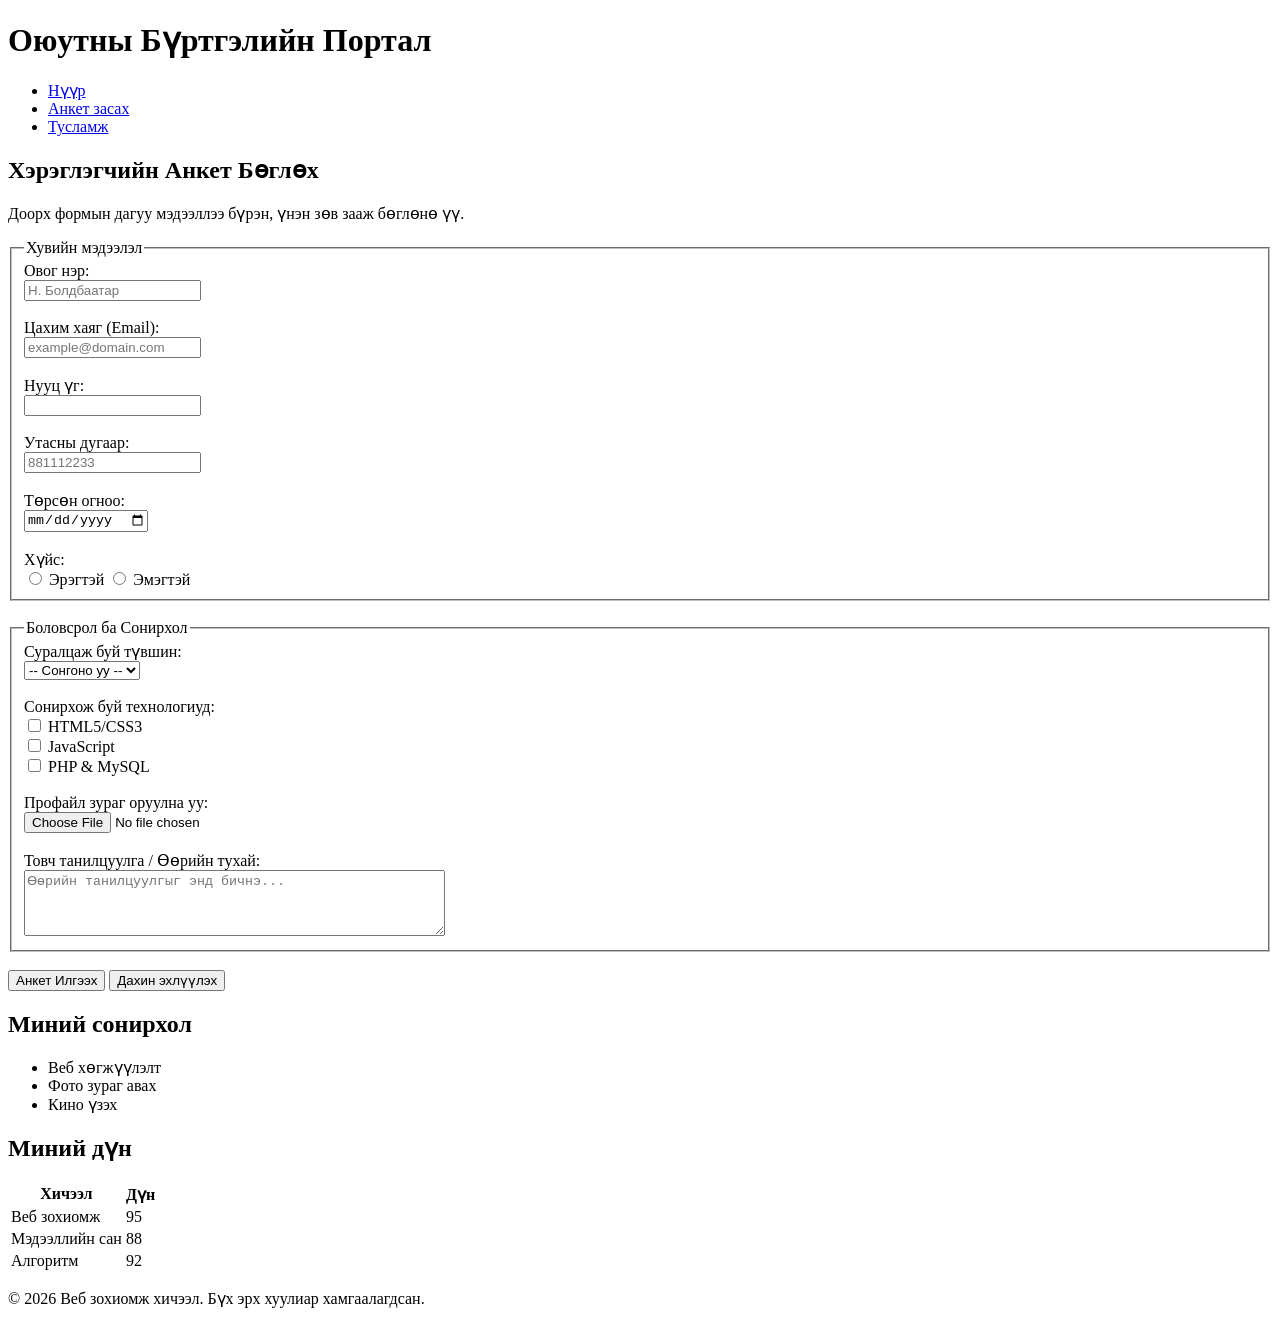
==== index.html @ 2749d9c9 "Rename web lab2.html to index.html for GitHub Pages" ====
<!DOCTYPE html>
<html lang="mn">
<head>
    <meta charset="UTF-8">
    <meta name="viewport" content="width=device-width, initial-scale=1.0">
    <title>Лаборатори 02: Хэрэглэгчийн анкет</title>
</head>
<body>

    <!-- Вэбийн толгой хэсэг -->
    <header>
        <h1>Оюутны Бүртгэлийн Портал</h1>
        <nav>
            <ul>
                <li><a href="../index.html">Нүүр</a></li>
                <li><a href="#">Анкет засах</a></li>
                <li><a href="#">Тусламж</a></li>
            </ul>
        </nav>
    </header>

    <!-- Үндсэн контент -->
    <main>
        <!-- Анкетын хэсэг -->
        <article>
            <section>
                <h2>Хэрэглэгчийн Анкет Бөглөх</h2>
                <p>Доорх формын дагуу мэдээллээ бүрэн, үнэн зөв зааж бөглөнө үү.</p>

                <form action="#" method="POST" enctype="multipart/form-data">
                    <!-- 1-р бүлэг: Хувийн мэдээлэл -->
                    <fieldset>
                        <legend>Хувийн мэдээлэл</legend>
                        
                        <label for="fullname">Овог нэр:</label><br>
                        <input type="text" id="fullname" name="fullname" placeholder="Н. Болдбаатар" required minlength="2"><br><br>

                        <label for="email">Цахим хаяг (Email):</label><br>
                        <input type="email" id="email" name="email" placeholder="example@domain.com" required><br><br>

                        <label for="password">Нууц үг:</label><br>
                        <input type="password" id="password" name="password" required minlength="6"><br><br>

                        <label for="phone">Утасны дугаар:</label><br>
                        <input type="tel" id="phone" name="phone" pattern="[0-9]{8}" placeholder="881112233" required><br><br>

                        <label for="dob">Төрсөн огноо:</label><br>
                        <input type="date" id="dob" name="dob" required><br><br>

                        <label>Хүйс:</label><br>
                        <input type="radio" id="male" name="gender" value="male">
                        <label for="male">Эрэгтэй</label>
                        <input type="radio" id="female" name="gender" value="female">
                        <label for="female">Эмэгтэй</label><br>
                    </fieldset>
                    <br>

                    <!-- 2-р бүлэг: Мэргэжил ба Сургалтын мэдээлэл -->
                    <fieldset>
                        <legend>Боловсрол ба Сонирхол</legend>

                        <label for="degree">Суралцаж буй түвшин:</label><br>
                        <select id="degree" name="degree" required>
                            <option value="">-- Сонгоно уу --</option>
                            <option value="bachelor">Бакалавр</option>
                            <option value="master">Магистр</option>
                            <option value="doctor">Докторант</option>
                        </select><br><br>

                        <label>Сонирхож буй технологиуд:</label><br>
                        <input type="checkbox" id="html" name="skills" value="HTML">
                        <label for="html">HTML5/CSS3</label><br>
                        <input type="checkbox" id="js" name="skills" value="JavaScript">
                        <label for="js">JavaScript</label><br>
                        <input type="checkbox" id="php" name="skills" value="PHP">
                        <label for="php">PHP & MySQL</label><br><br>

                        <label for="avatar">Профайл зураг оруулна уу:</label><br>
                        <input type="file" id="avatar" name="avatar" accept="image/*"><br><br>

                        <label for="bio">Товч танилцуулга / Өөрийн тухай:</label><br>
                        <textarea id="bio" name="bio" rows="4" cols="50" placeholder="Өөрийн танилцуулгыг энд бичнэ..."></textarea><br>
                    </fieldset>
                    <br>

                    <!-- Илгээх ба Арилгах товчлуурууд -->
                    <button type="submit">Анкет Илгээх</button>
                    <button type="reset">Дахин эхлүүлэх</button>
                </form>
            </section>
        </article>

        <!-- Сонирхлын жагсаалт -->
        <section>
            <h2>Миний сонирхол</h2>
            <ul>
                <li>Веб хөгжүүлэлт</li>
                <li>Фото зураг авах</li>
                <li>Кино үзэх</li>
            </ul>
        </section>

        <!-- Дүнгийн хүснэгт -->
        <section>
            <h2>Миний дүн</h2>
            <table>
                <thead>
                    <tr>
                        <th>Хичээл</th>
                        <th>Дүн</th>
                    </tr>
                </thead>
                <tbody>
                    <tr>
                        <td>Веб зохиомж</td>
                        <td>95</td>
                    </tr>
                    <tr>
                        <td>Мэдээллийн сан</td>
                        <td>88</td>
                    </tr>
                    <tr>
                        <td>Алгоритм</td>
                        <td>92</td>
                    </tr>
                </tbody>
            </table>
        </section>
    </main>

    <!-- Хөл хэсэг -->
    <footer>
        <p>&copy; 2026 Веб зохиомж хичээл. Бүх эрх хуулиар хамгаалагдсан.</p>
    </footer>

</body>
</html>
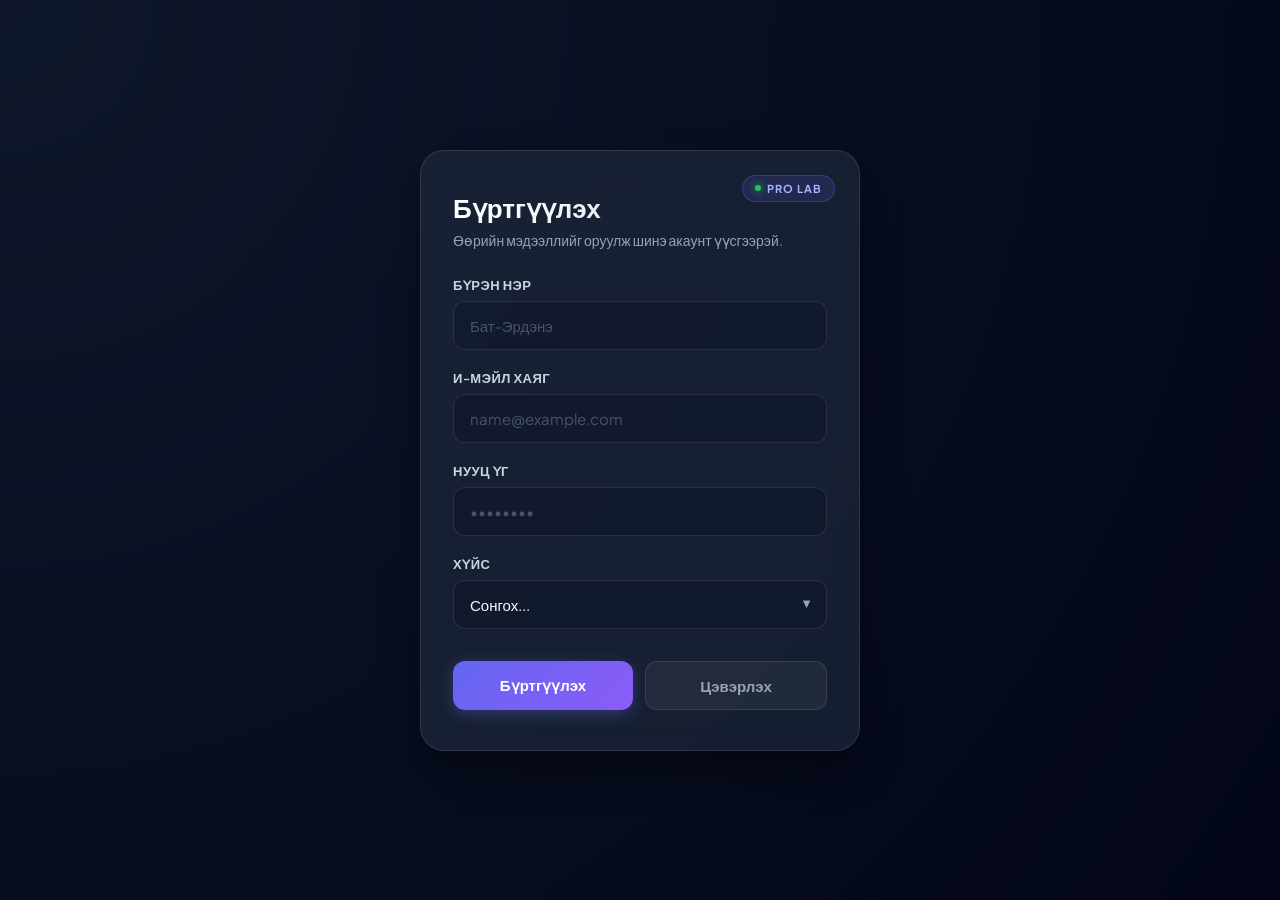
==== commit 3b5d8a5c: "Add Lab 03 HTML and CSS files" ====
--- a/index.html
+++ b/index.html
@@ -1,137 +1,64 @@
 <!DOCTYPE html>
 <html lang="mn">
 <head>
-    <meta charset="UTF-8">
-    <meta name="viewport" content="width=device-width, initial-scale=1.0">
-    <title>Лаборатори 02: Хэрэглэгчийн анкет</title>
+  <meta charset="UTF-8">
+  <meta name="viewport" content="width=device-width, initial-scale=1.0">
+  <title>Лаборатори 03 - Загварлаг Форм</title>
+  
+  <!-- Google Fonts: Plus Jakarta Sans -->
+  <link rel="preconnect" href="https://fonts.googleapis.com">
+  <link rel="preconnect" href="https://fonts.gstatic.com" crossorigin>
+  <link href="https://fonts.googleapis.com/css2?family=Plus+Jakarta+Sans:wght@400;500;600;700&display=swap" rel="stylesheet">
+  
+  <!-- External CSS -->
+  <link rel="stylesheet" href="style.css">
 </head>
 <body>
 
-    <!-- Вэбийн толгой хэсэг -->
-    <header>
-        <h1>Оюутны Бүртгэлийн Портал</h1>
-        <nav>
-            <ul>
-                <li><a href="../index.html">Нүүр</a></li>
-                <li><a href="#">Анкет засах</a></li>
-                <li><a href="#">Тусламж</a></li>
-            </ul>
-        </nav>
-    </header>
+  <div class="form-card">
+    <!-- Position: Absolute жишээ Tooltip/Badge -->
+    <span class="status-badge">
+      <span class="pulse-dot"></span> PRO LAB
+    </span>
 
-    <!-- Үндсэн контент -->
-    <main>
-        <!-- Анкетын хэсэг -->
-        <article>
-            <section>
-                <h2>Хэрэглэгчийн Анкет Бөглөх</h2>
-                <p>Доорх формын дагуу мэдээллээ бүрэн, үнэн зөв зааж бөглөнө үү.</p>
+    <div class="form-header">
+      <h2 class="form-title">Бүртгүүлэх</h2>
+      <p class="form-subtitle">Өөрийн мэдээллийг оруулж шинэ акаунт үүсгээрэй.</p>
+    </div>
+    
+    <form action="#" method="POST" autocomplete="off">
+      <div class="form-group">
+        <label for="fullname" class="form-label">Бүрэн нэр</label>
+        <input type="text" id="fullname" class="form-input" placeholder="Бат-Эрдэнэ" required>
+      </div>
 
-                <form action="#" method="POST" enctype="multipart/form-data">
-                    <!-- 1-р бүлэг: Хувийн мэдээлэл -->
-                    <fieldset>
-                        <legend>Хувийн мэдээлэл</legend>
-                        
-                        <label for="fullname">Овог нэр:</label><br>
-                        <input type="text" id="fullname" name="fullname" placeholder="Н. Болдбаатар" required minlength="2"><br><br>
+      <div class="form-group">
+        <label for="email" class="form-label">И-мэйл хаяг</label>
+        <input type="email" id="email" class="form-input" placeholder="name@example.com" required>
+      </div>
 
-                        <label for="email">Цахим хаяг (Email):</label><br>
-                        <input type="email" id="email" name="email" placeholder="example@domain.com" required><br><br>
+      <div class="form-group">
+        <label for="password" class="form-label">Нууц үг</label>
+        <input type="password" id="password" class="form-input" placeholder="••••••••" required>
+      </div>
 
-                        <label for="password">Нууц үг:</label><br>
-                        <input type="password" id="password" name="password" required minlength="6"><br><br>
+      <div class="form-group">
+        <label for="gender" class="form-label">Хүйс</label>
+        <div class="select-wrapper">
+          <select id="gender" class="form-input form-select">
+            <option value="" disabled selected>Сонгох...</option>
+            <option value="male">Эрэгтэй</option>
+            <option value="female">Эмэгтэй</option>
+          </select>
+        </div>
+      </div>
 
-                        <label for="phone">Утасны дугаар:</label><br>
-                        <input type="tel" id="phone" name="phone" pattern="[0-9]{8}" placeholder="881112233" required><br><br>
-
-                        <label for="dob">Төрсөн огноо:</label><br>
-                        <input type="date" id="dob" name="dob" required><br><br>
-
-                        <label>Хүйс:</label><br>
-                        <input type="radio" id="male" name="gender" value="male">
-                        <label for="male">Эрэгтэй</label>
-                        <input type="radio" id="female" name="gender" value="female">
-                        <label for="female">Эмэгтэй</label><br>
-                    </fieldset>
-                    <br>
-
-                    <!-- 2-р бүлэг: Мэргэжил ба Сургалтын мэдээлэл -->
-                    <fieldset>
-                        <legend>Боловсрол ба Сонирхол</legend>
-
-                        <label for="degree">Суралцаж буй түвшин:</label><br>
-                        <select id="degree" name="degree" required>
-                            <option value="">-- Сонгоно уу --</option>
-                            <option value="bachelor">Бакалавр</option>
-                            <option value="master">Магистр</option>
-                            <option value="doctor">Докторант</option>
-                        </select><br><br>
-
-                        <label>Сонирхож буй технологиуд:</label><br>
-                        <input type="checkbox" id="html" name="skills" value="HTML">
-                        <label for="html">HTML5/CSS3</label><br>
-                        <input type="checkbox" id="js" name="skills" value="JavaScript">
-                        <label for="js">JavaScript</label><br>
-                        <input type="checkbox" id="php" name="skills" value="PHP">
-                        <label for="php">PHP & MySQL</label><br><br>
-
-                        <label for="avatar">Профайл зураг оруулна уу:</label><br>
-                        <input type="file" id="avatar" name="avatar" accept="image/*"><br><br>
-
-                        <label for="bio">Товч танилцуулга / Өөрийн тухай:</label><br>
-                        <textarea id="bio" name="bio" rows="4" cols="50" placeholder="Өөрийн танилцуулгыг энд бичнэ..."></textarea><br>
-                    </fieldset>
-                    <br>
-
-                    <!-- Илгээх ба Арилгах товчлуурууд -->
-                    <button type="submit">Анкет Илгээх</button>
-                    <button type="reset">Дахин эхлүүлэх</button>
-                </form>
-            </section>
-        </article>
-
-        <!-- Сонирхлын жагсаалт -->
-        <section>
-            <h2>Миний сонирхол</h2>
-            <ul>
-                <li>Веб хөгжүүлэлт</li>
-                <li>Фото зураг авах</li>
-                <li>Кино үзэх</li>
-            </ul>
-        </section>
-
-        <!-- Дүнгийн хүснэгт -->
-        <section>
-            <h2>Миний дүн</h2>
-            <table>
-                <thead>
-                    <tr>
-                        <th>Хичээл</th>
-                        <th>Дүн</th>
-                    </tr>
-                </thead>
-                <tbody>
-                    <tr>
-                        <td>Веб зохиомж</td>
-                        <td>95</td>
-                    </tr>
-                    <tr>
-                        <td>Мэдээллийн сан</td>
-                        <td>88</td>
-                    </tr>
-                    <tr>
-                        <td>Алгоритм</td>
-                        <td>92</td>
-                    </tr>
-                </tbody>
-            </table>
-        </section>
-    </main>
-
-    <!-- Хөл хэсэг -->
-    <footer>
-        <p>&copy; 2026 Веб зохиомж хичээл. Бүх эрх хуулиар хамгаалагдсан.</p>
-    </footer>
+      <div class="button-group">
+        <button type="submit" class="btn btn-primary">Бүртгүүлэх</button>
+        <button type="reset" class="btn btn-secondary">Цэвэрлэх</button>
+      </div>
+    </form>
+  </div>
 
 </body>
 </html>
--- a/style.css
+++ b/style.css
@@ -0,0 +1,191 @@
+/* ==========================================
+   1. ДИЗАЙНЫ СИТЕМ БОЛОН ЕРӨНХИ ХЭВ МАЯГ
+   ========================================== */
+:root {
+  --primary-accent: #6366f1;       /* Indigo өнгө */
+  --primary-gradient: linear-gradient(135deg, #6366f1 0%, #8b5cf6 100%);
+  --bg-gradient: radial-gradient(circle at top left, #0f172a, #020617);
+  --card-bg: rgba(30, 41, 59, 0.7);
+  --border-color: rgba(255, 255, 255, 0.1);
+  --input-bg: rgba(15, 23, 42, 0.6);
+  --text-main: #f8fafc;
+  --text-muted: #94a3b8;
+}
+
+* {
+  box-sizing: border-box;
+  transition: all 0.25s ease-in-out;
+}
+
+body {
+  font-family: 'Plus Jakarta Sans', sans-serif;
+  background: var(--bg-gradient);
+  color: var(--text-main);
+  display: flex;
+  justify-content: center;
+  align-items: center;
+  min-height: 100vh;
+  margin: 0;
+  padding: 20px;
+}
+
+/* ==========================================
+   2. BOX MODEL БОЛОН POSITION (Card & Badge)
+   ========================================== */
+.form-card {
+  position: relative; /* Badge авах тул relative */
+  background: var(--card-bg);
+  backdrop-filter: blur(16px); /* Glassmorphic эффект */
+  -webkit-backdrop-filter: blur(16px);
+  border: 1px solid var(--border-color);
+  width: 100%;
+  max-width: 440px;
+  padding: 40px 32px;
+  border-radius: 24px;
+  box-shadow: 0 20px 40px rgba(0, 0, 0, 0.4);
+}
+
+/* Position: Absolute ашигласан Товч тэмдэг (Badge) */
+.status-badge {
+  position: absolute;
+  top: 24px;
+  right: 24px;
+  background: rgba(99, 102, 241, 0.15);
+  border: 1px solid rgba(99, 102, 241, 0.3);
+  color: #a5b4fc;
+  font-size: 11px;
+  font-weight: 700;
+  padding: 6px 12px;
+  border-radius: 20px;
+  letter-spacing: 1px;
+  display: flex;
+  align-items: center;
+  gap: 6px;
+}
+
+.pulse-dot {
+  width: 6px;
+  height: 6px;
+  background-color: #22c55e;
+  border-radius: 50%;
+  box-shadow: 0 0 8px #22c55e;
+}
+
+/* ==========================================
+   3. CLASS СОНГОГЧИД БОЛОН ТАЛБАРУУД
+   ========================================== */
+.form-header {
+  margin-bottom: 28px;
+}
+
+.form-title {
+  font-size: 26px;
+  font-weight: 700;
+  margin: 0 0 6px 0;
+  background: linear-gradient(to right, #ffffff, #cbd5e1);
+  -webkit-background-clip: text;
+  -webkit-text-fill-color: transparent;
+}
+
+.form-subtitle {
+  font-size: 14px;
+  color: var(--text-muted);
+  margin: 0;
+}
+
+.form-group {
+  margin-bottom: 20px;
+}
+
+.form-label {
+  display: block;
+  font-size: 13px;
+  font-weight: 600;
+  margin-bottom: 8px;
+  color: #cbd5e1;
+  text-transform: uppercase;
+  letter-spacing: 0.5px;
+}
+
+/* Input/Select Box Model & Styling */
+.form-input {
+  width: 100%;
+  padding: 14px 16px;
+  font-size: 15px;
+  font-family: inherit;
+  color: var(--text-main);
+  background-color: var(--input-bg);
+  border: 1px solid var(--border-color);
+  border-radius: 12px;
+  outline: none;
+}
+
+.form-input::placeholder {
+  color: #475569;
+}
+
+.form-input:focus {
+  border-color: var(--primary-accent);
+  background-color: rgba(15, 23, 42, 0.9);
+  box-shadow: 0 0 0 4px rgba(99, 102, 241, 0.2);
+}
+
+.form-select {
+  cursor: pointer;
+  appearance: none;
+}
+
+.select-wrapper {
+  position: relative;
+}
+
+.select-wrapper::after {
+  content: "▼";
+  font-size: 10px;
+  color: var(--text-muted);
+  position: absolute;
+  right: 16px;
+  top: 50%;
+  transform: translateY(-50%);
+  pointer-events: none;
+}
+
+/* Товчлуурууд */
+.button-group {
+  display: flex;
+  gap: 12px;
+  margin-top: 32px;
+}
+
+.btn {
+  flex: 1;
+  padding: 14px;
+  font-size: 15px;
+  font-weight: 600;
+  font-family: inherit;
+  border: none;
+  border-radius: 12px;
+  cursor: pointer;
+}
+
+.btn-primary {
+  background: var(--primary-gradient);
+  color: #ffffff;
+  box-shadow: 0 4px 15px rgba(99, 102, 241, 0.35);
+}
+
+.btn-primary:hover {
+  transform: translateY(-2px);
+  box-shadow: 0 6px 20px rgba(99, 102, 241, 0.5);
+}
+
+.btn-secondary {
+  background: rgba(255, 255, 255, 0.05);
+  color: var(--text-muted);
+  border: 1px solid var(--border-color);
+}
+
+.btn-secondary:hover {
+  background: rgba(255, 255, 255, 0.1);
+  color: var(--text-main);
+}
